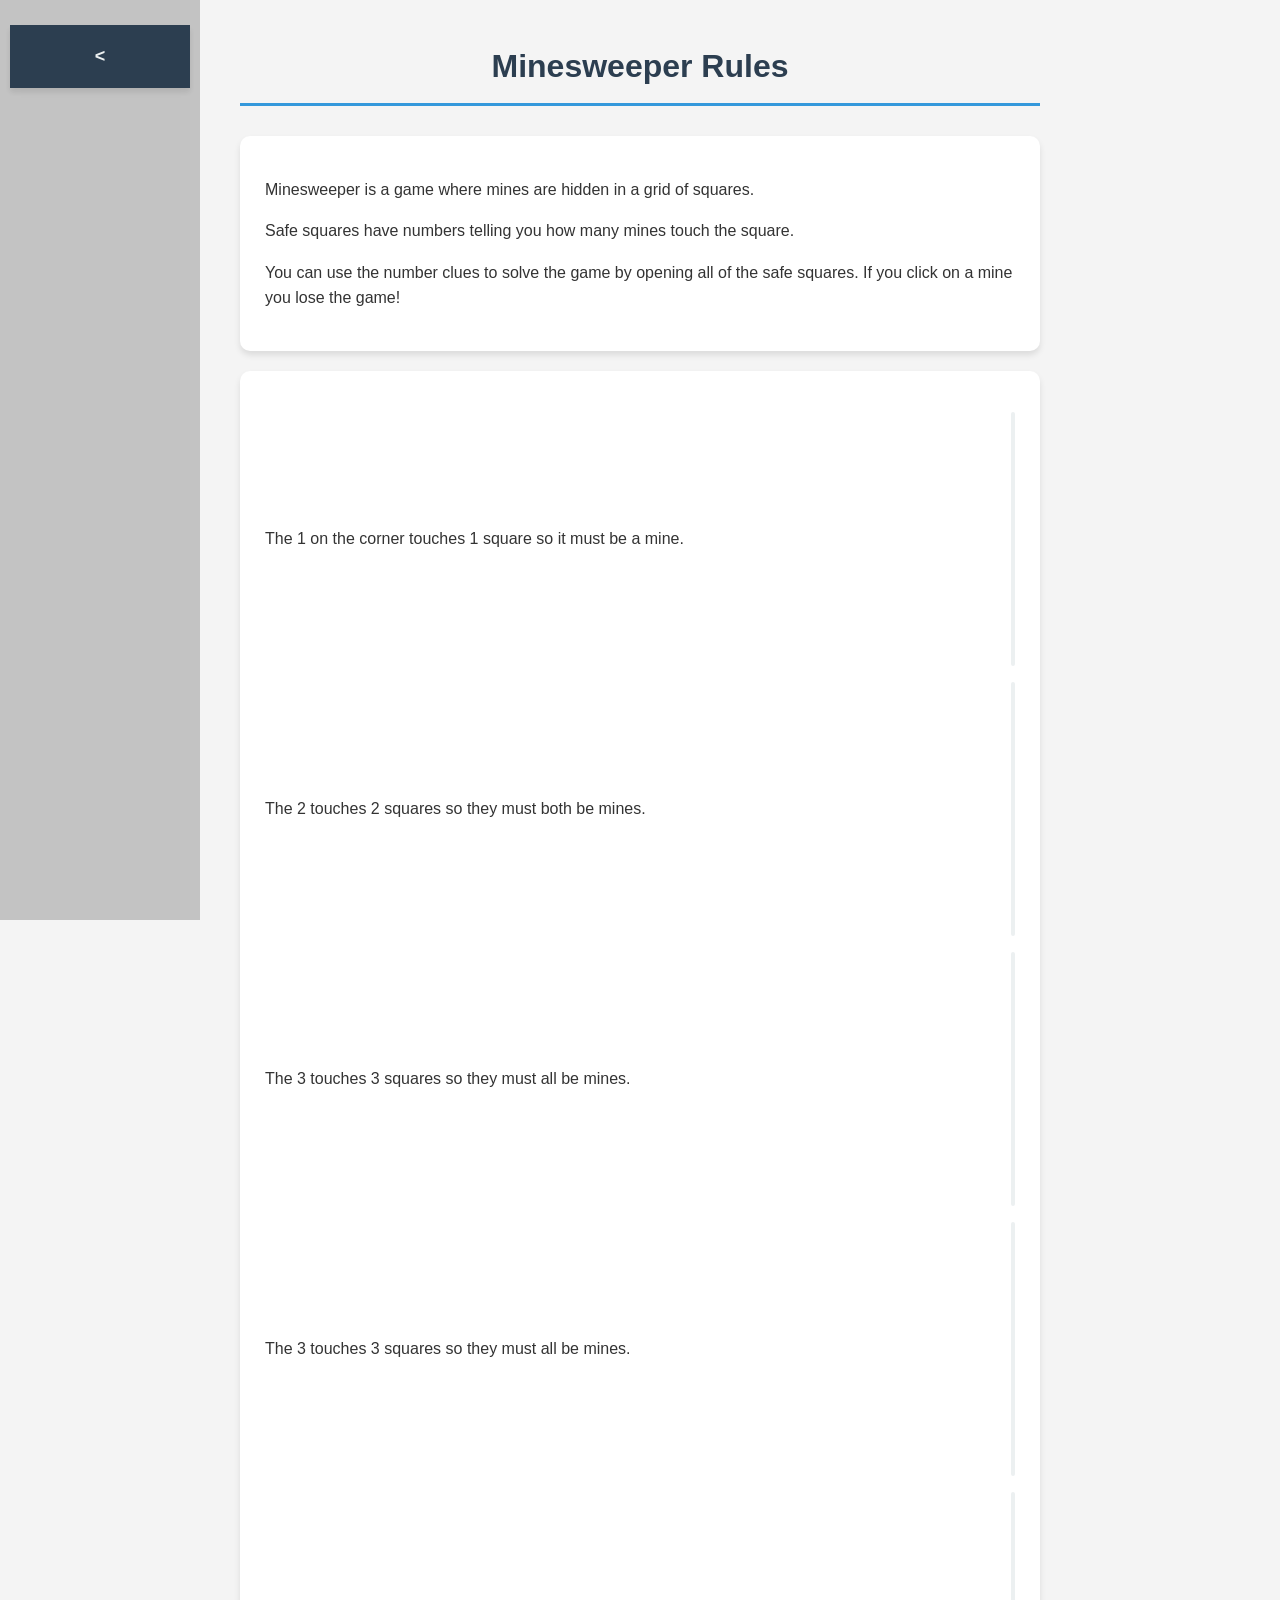
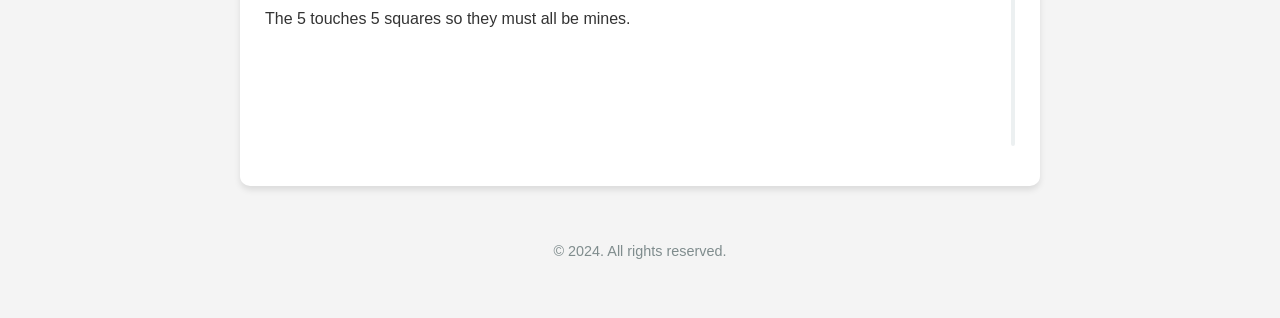
==== tutorial.html @ d3767681 "Add files via upload" ====
<!DOCTYPE html>
<html lang="en">
<head>
    <meta charset="UTF-8">
    <meta name="viewport" content="width=device-width, initial-scale=1.0">
    <link rel="stylesheet" href="tutorial.css">
    <title>Minesweeper - Tutorial</title>
</head>
<body>
    <div class="sidebar">
        <a href="minesweeper.html"><</a> <!-- Link to minesweeper page -->
    </div>
    
    <h1>Minesweeper Rules</h1>
    <section>
        <p>Minesweeper is a game where mines are hidden in a grid of squares.</p> 
        <p>Safe squares have numbers telling you how many mines touch the square. </p>
        <p>You can use the number clues to solve the game by opening all of the safe squares. If you click on a mine you lose the game!</p>
    </section>
    <section>
        <p>The 1 on the corner touches 1 square so it must be a mine.<img src="images/1A.png" alt=""></p>
        <p>The 2 touches 2 squares so they must both be mines.<img src="images/2A.png" alt=""></p>
        <p>The 3 touches 3 squares so they must all be mines.<img src="images/3A.png" alt=""></p>
        <p>The 3 touches 3 squares so they must all be mines.<img src="images/4A.png" alt=""></p>
        <p>The 5 touches 5 squares so they must all be mines.<img src="images/5.png" alt=""></p>

    </section>
    <footer class="footer">
        <p>&copy; 2024. All rights reserved.</p>
    </footer>
</body>
</html>
---- tutorial.css ----
:root {
    --primary-color: #2c3e50;
    --accent-color: #e74c3c;
    --text-color: #ecf0f1;
    --button-hover: #3498db;
    --gradient-start: #2c3e50;
    --gradient-end: #3498db;
}

body {
    font-family: 'Roboto', sans-serif;
    line-height: 1.6;
    max-width: 800px;
    margin: 0 auto;
    padding: 20px;
    background-color: #f4f4f4;
    color: #333;
}

h1 {
    text-align: center;
    color: #2c3e50;
    border-bottom: 3px solid #3498db;
    padding-bottom: 10px;
    margin-bottom: 30px;
    font-weight: 700;
}

section {
    background-color: white;
    border-radius: 10px;
    box-shadow: 0 4px 6px rgba(0, 0, 0, 0.1);
    padding: 25px;
    margin-bottom: 20px;
}

section p {
    margin-bottom: 15px;
    display: flex;
    align-items: center;
    justify-content: space-between;
}

img {
    max-width: 250px;
    height: 250px;
    margin-left: 15px;
    border: 2px solid #ecf0f1;
    border-radius: 5px;
}

.footer {
    text-align: center;
    color: #7f8c8d;
    padding: 20px 0;
    font-size: 0.9em;
}

@media (max-width: 600px) {
    section p {
        flex-direction: column;
        text-align: center;
    }

    img {
        margin-left: 0;
        margin-top: 10px;
    }
}

.sidebar {
    height: 100%;
    width: 200px;
    position: fixed;
    top: 0;
    left: 0;
    background-color: rgba(0, 0, 0, 0.2);
    padding-top: 20px;
    display: flex;
    flex-direction: column;
}

.sidebar a {
    padding: 15px;
    text-decoration: none;
    font-size: 18px;
    display: block;
    text-align: center;
    font-weight: bold;
    color: var(--text-color);
    background-color: var(--primary-color);
    transition: all 0.3s ease;
    border: 2px solid transparent;
    box-shadow: 0 4px 6px rgba(0, 0, 0, 0.1);
    margin: 5px 10px;
}

.sidebar a:hover {
    background-color: var(--button-hover);
    transform: translateY(-3px);
    box-shadow: 0 6px 12px rgba(0, 0, 0, 0.2);
    border-color: var(--text-color);
}
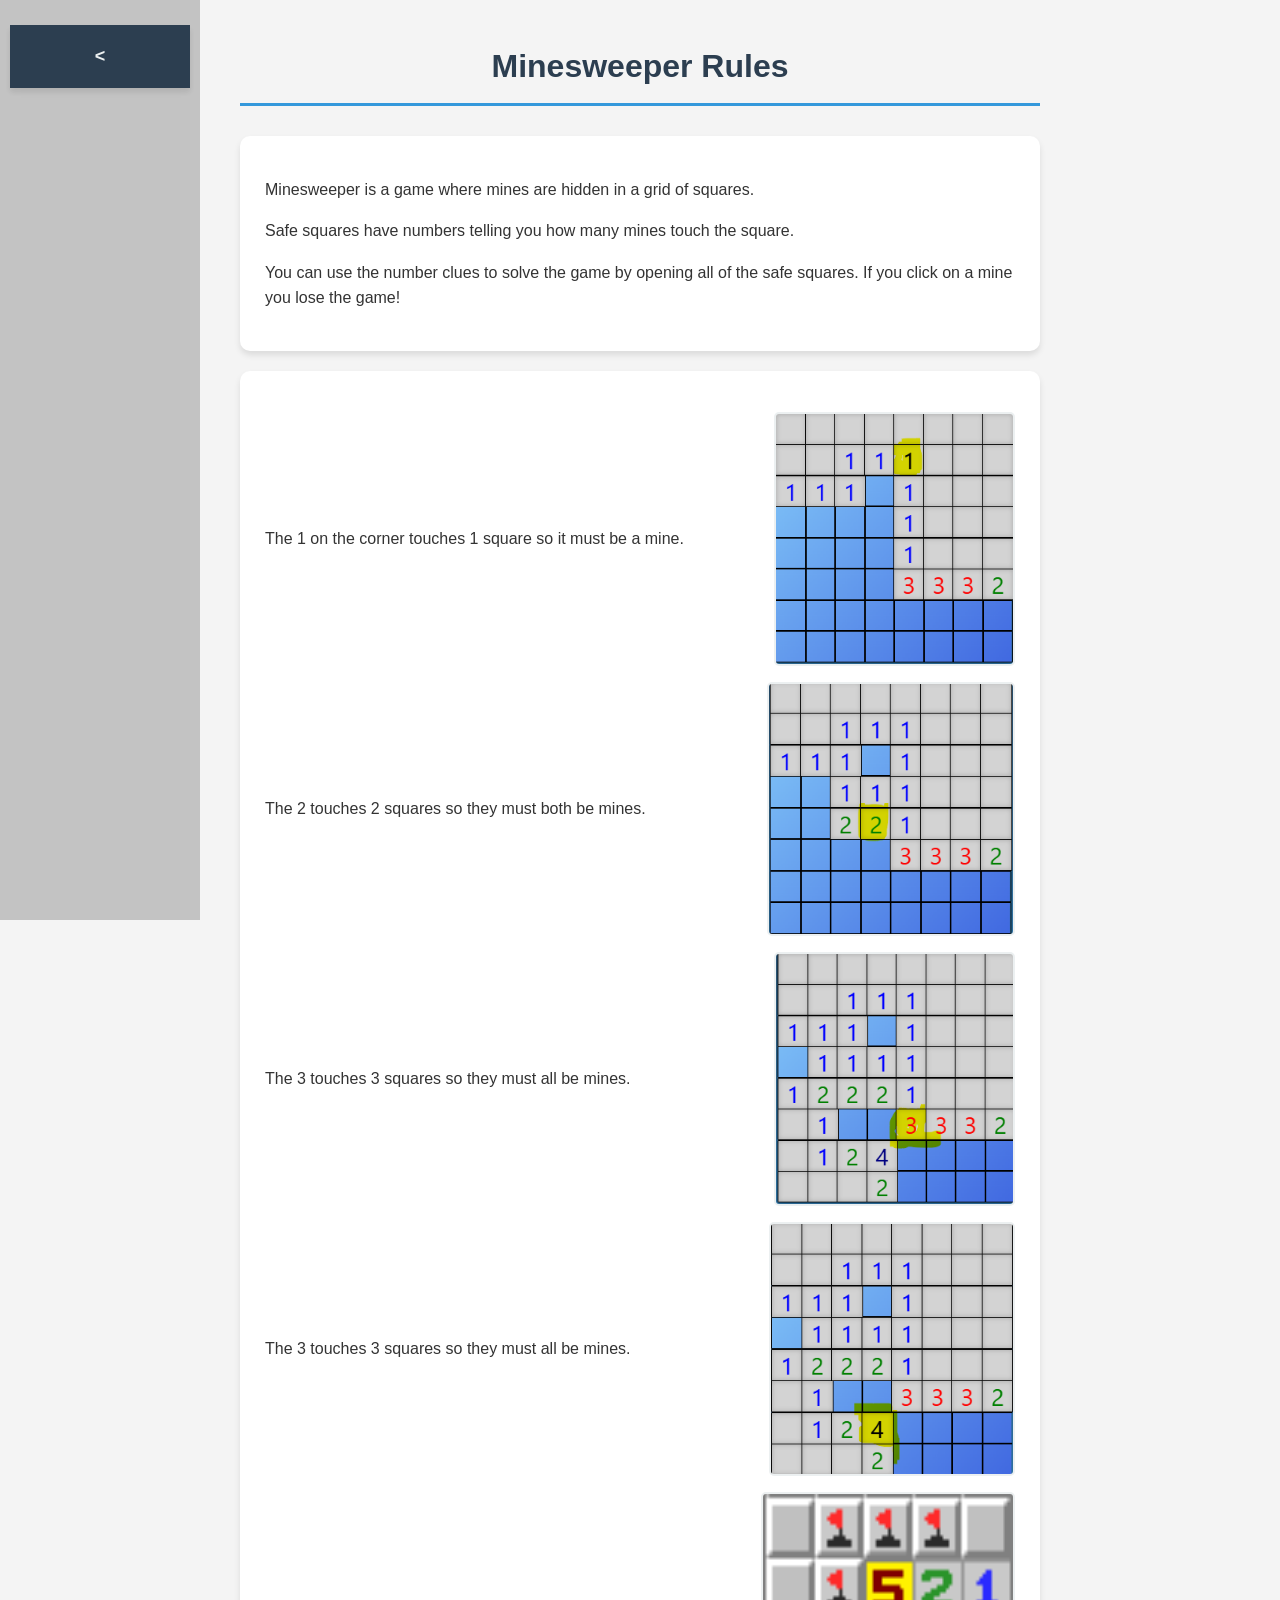
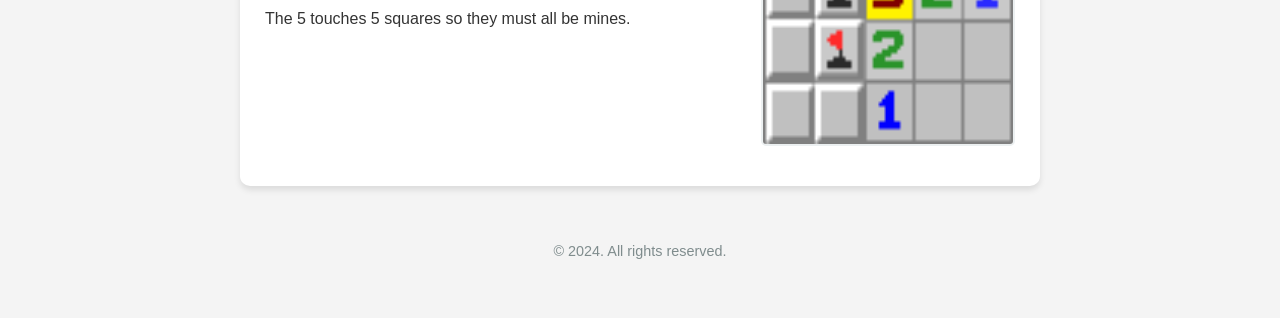
==== commit a5642a2d: "Update tutorial.html" ====
--- a/tutorial.html
+++ b/tutorial.html
@@ -18,15 +18,15 @@
         <p>You can use the number clues to solve the game by opening all of the safe squares. If you click on a mine you lose the game!</p>
     </section>
     <section>
-        <p>The 1 on the corner touches 1 square so it must be a mine.<img src="images/1A.png" alt=""></p>
-        <p>The 2 touches 2 squares so they must both be mines.<img src="images/2A.png" alt=""></p>
-        <p>The 3 touches 3 squares so they must all be mines.<img src="images/3A.png" alt=""></p>
-        <p>The 3 touches 3 squares so they must all be mines.<img src="images/4A.png" alt=""></p>
-        <p>The 5 touches 5 squares so they must all be mines.<img src="images/5.png" alt=""></p>
+        <p>The 1 on the corner touches 1 square so it must be a mine.<img src="1A.png" alt=""></p>
+        <p>The 2 touches 2 squares so they must both be mines.<img src="2A.png" alt=""></p>
+        <p>The 3 touches 3 squares so they must all be mines.<img src="3A.png" alt=""></p>
+        <p>The 3 touches 3 squares so they must all be mines.<img src="4A.png" alt=""></p>
+        <p>The 5 touches 5 squares so they must all be mines.<img src="5.png" alt=""></p>
 
     </section>
     <footer class="footer">
         <p>&copy; 2024. All rights reserved.</p>
     </footer>
 </body>
-</html>+</html>
